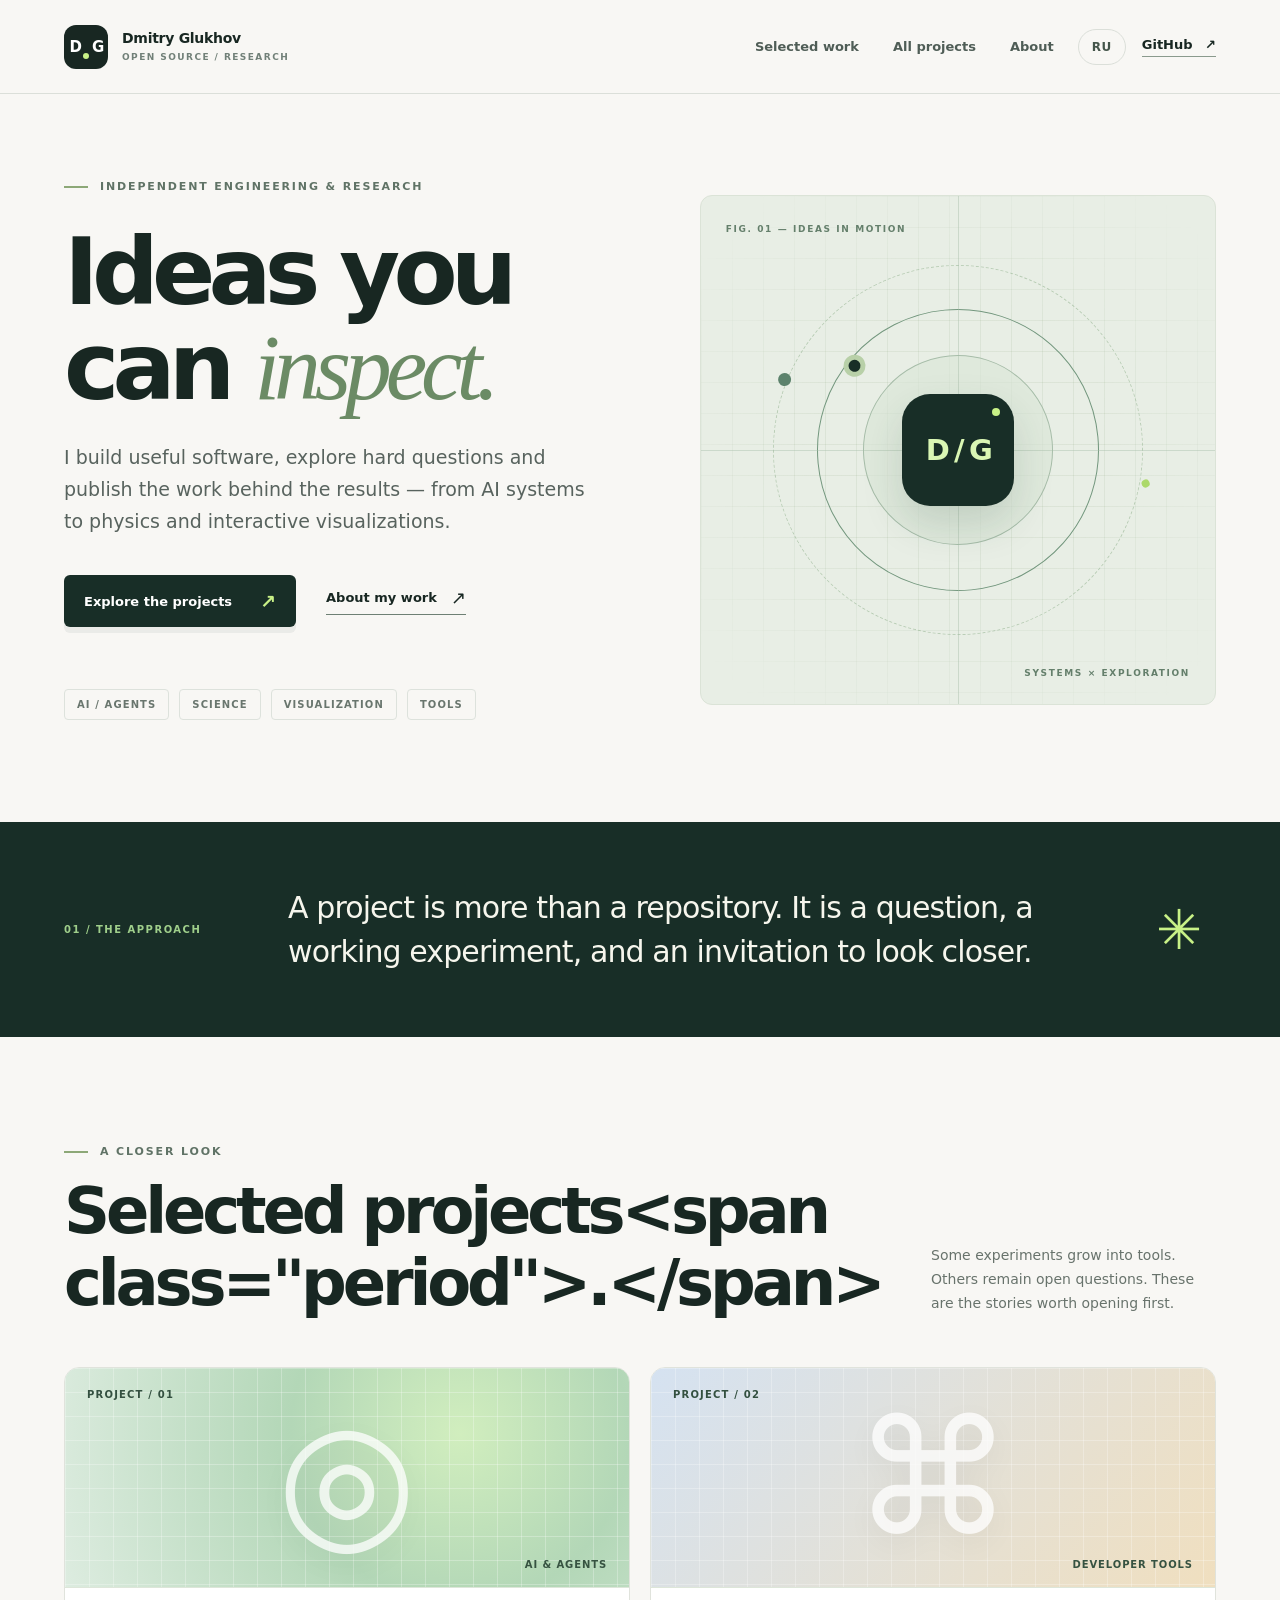
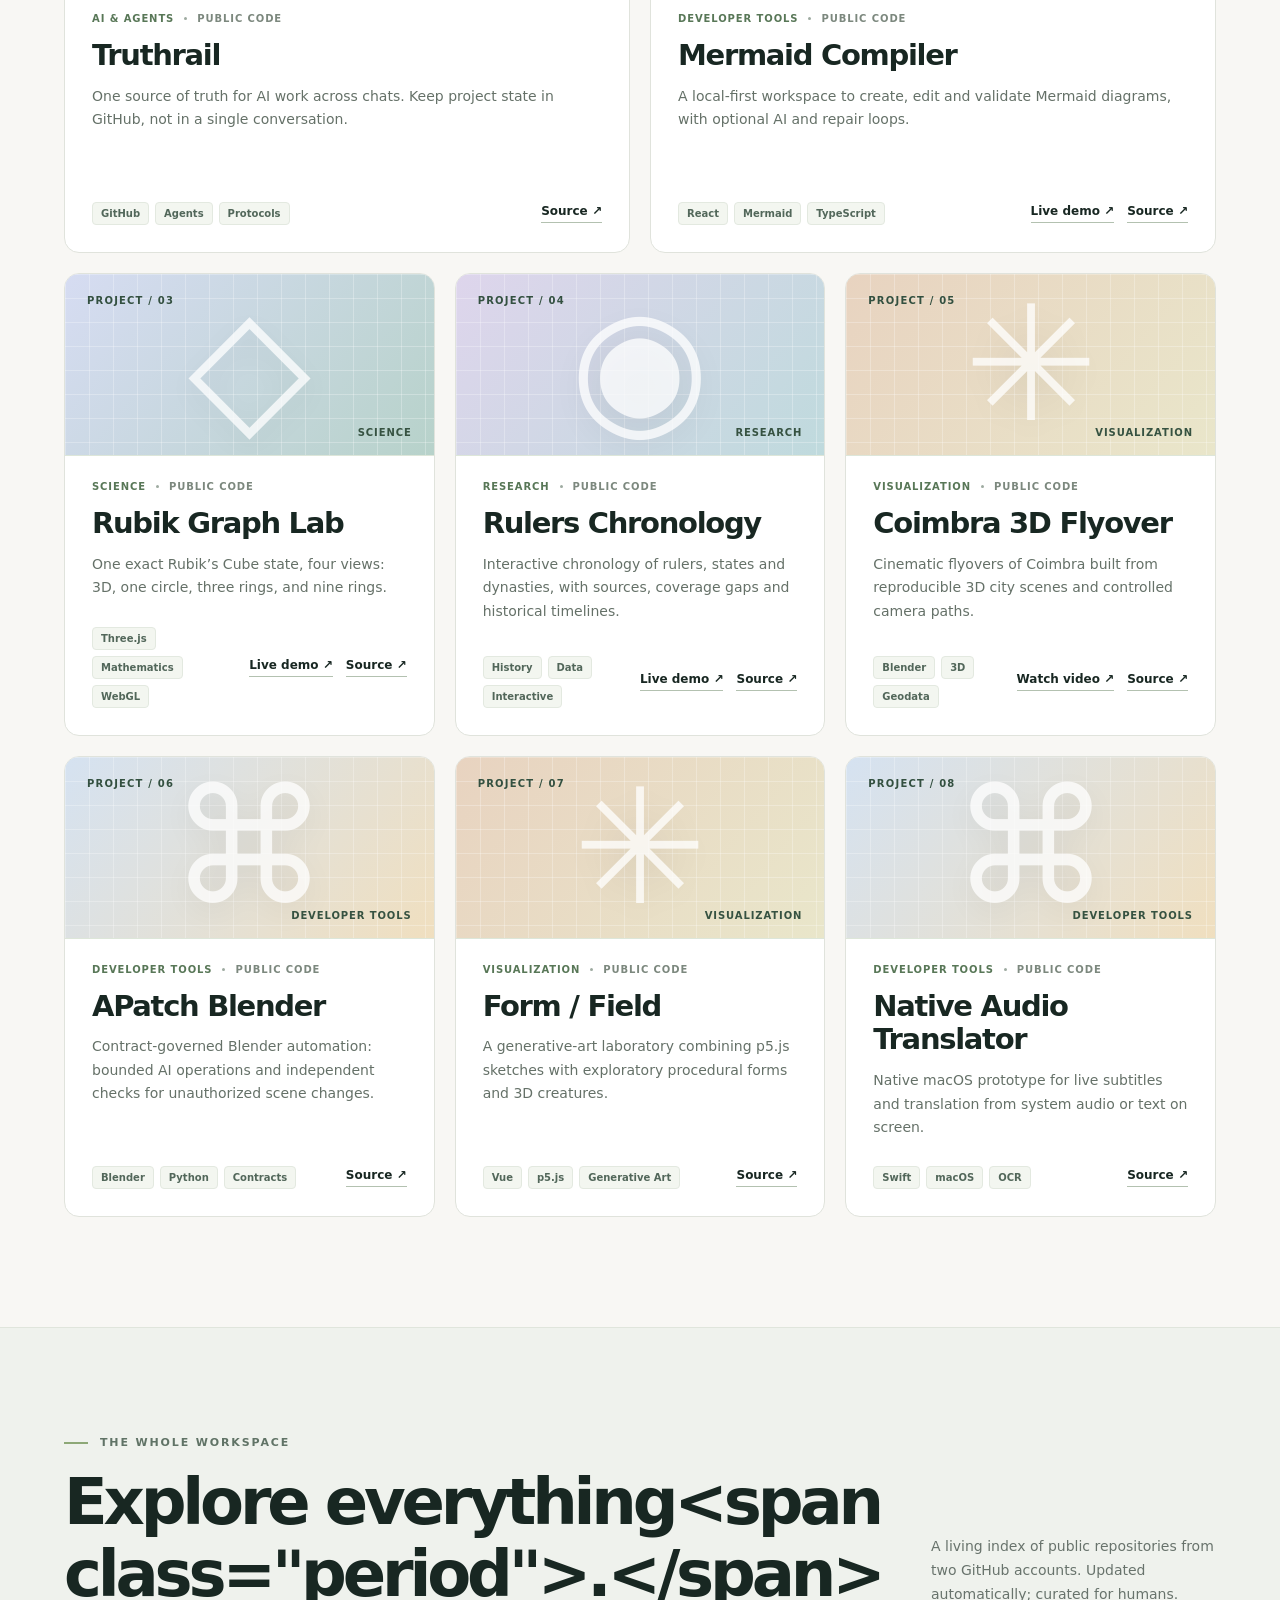
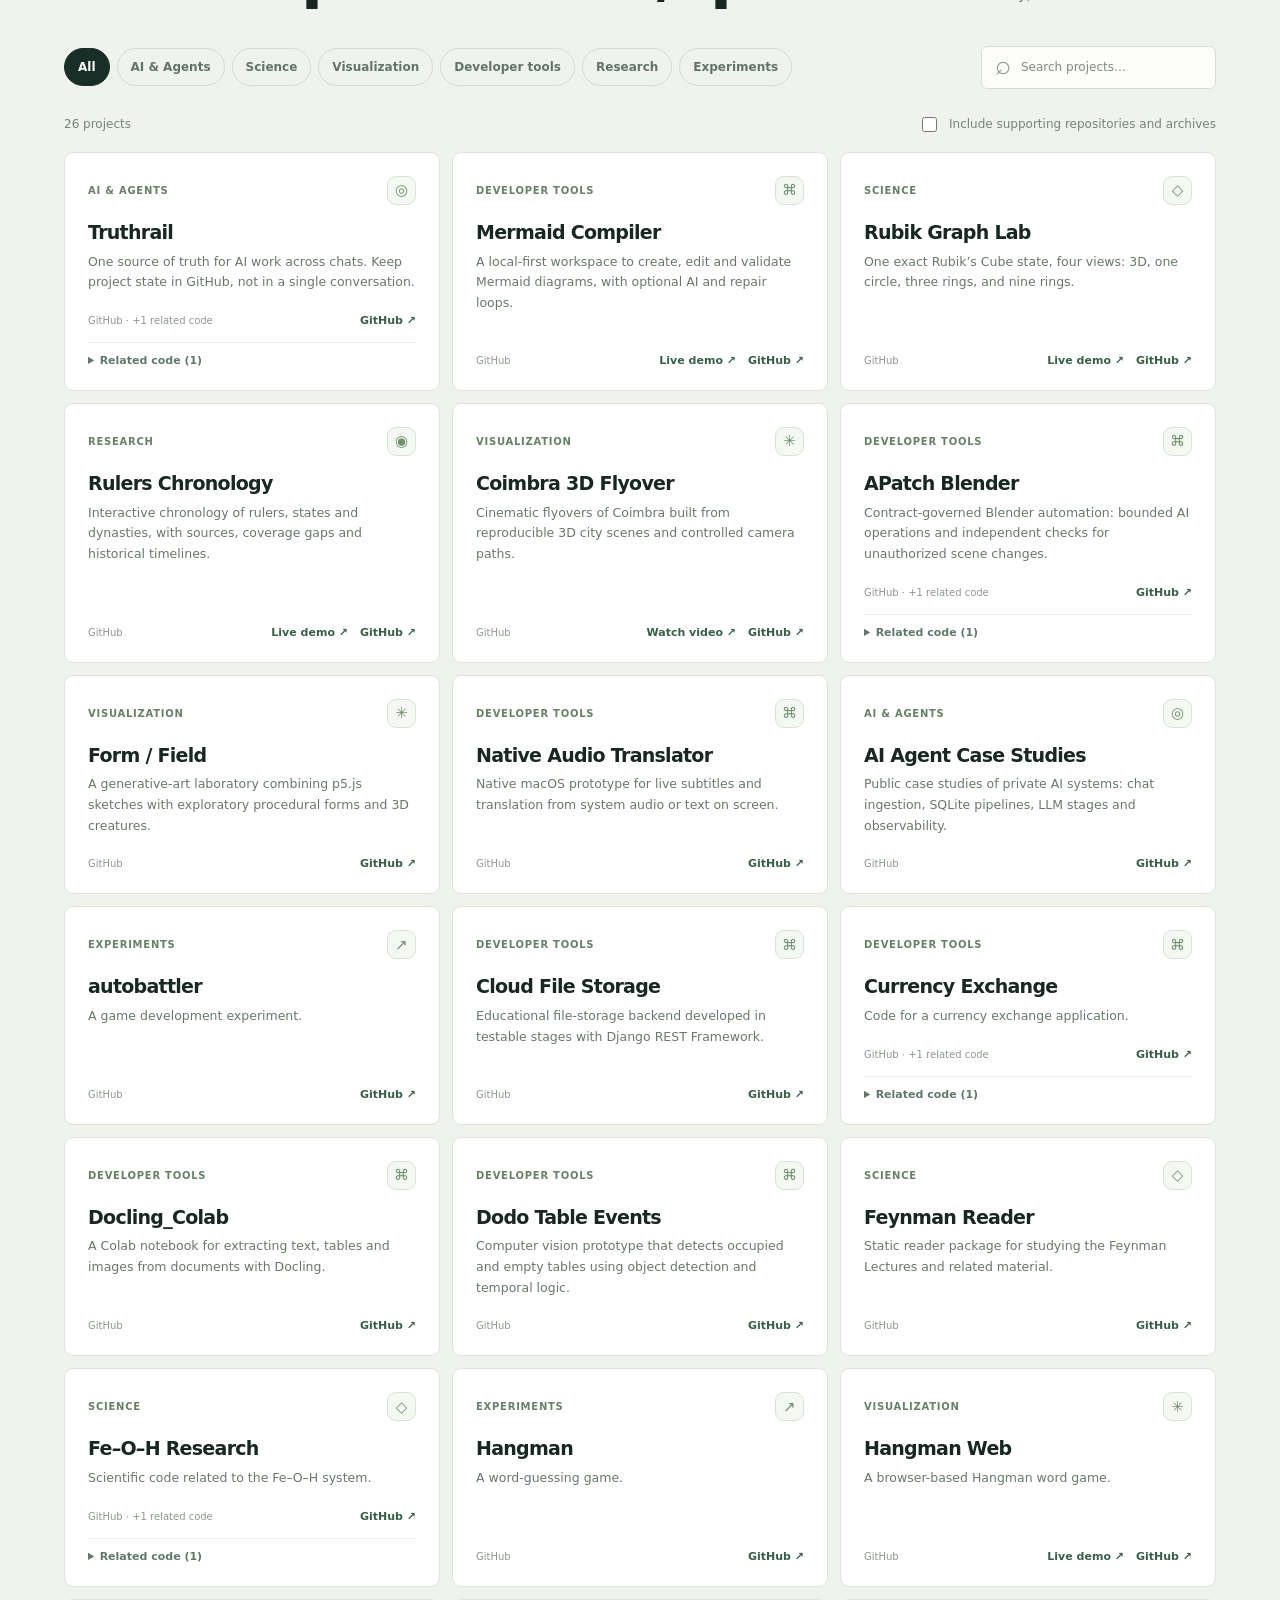
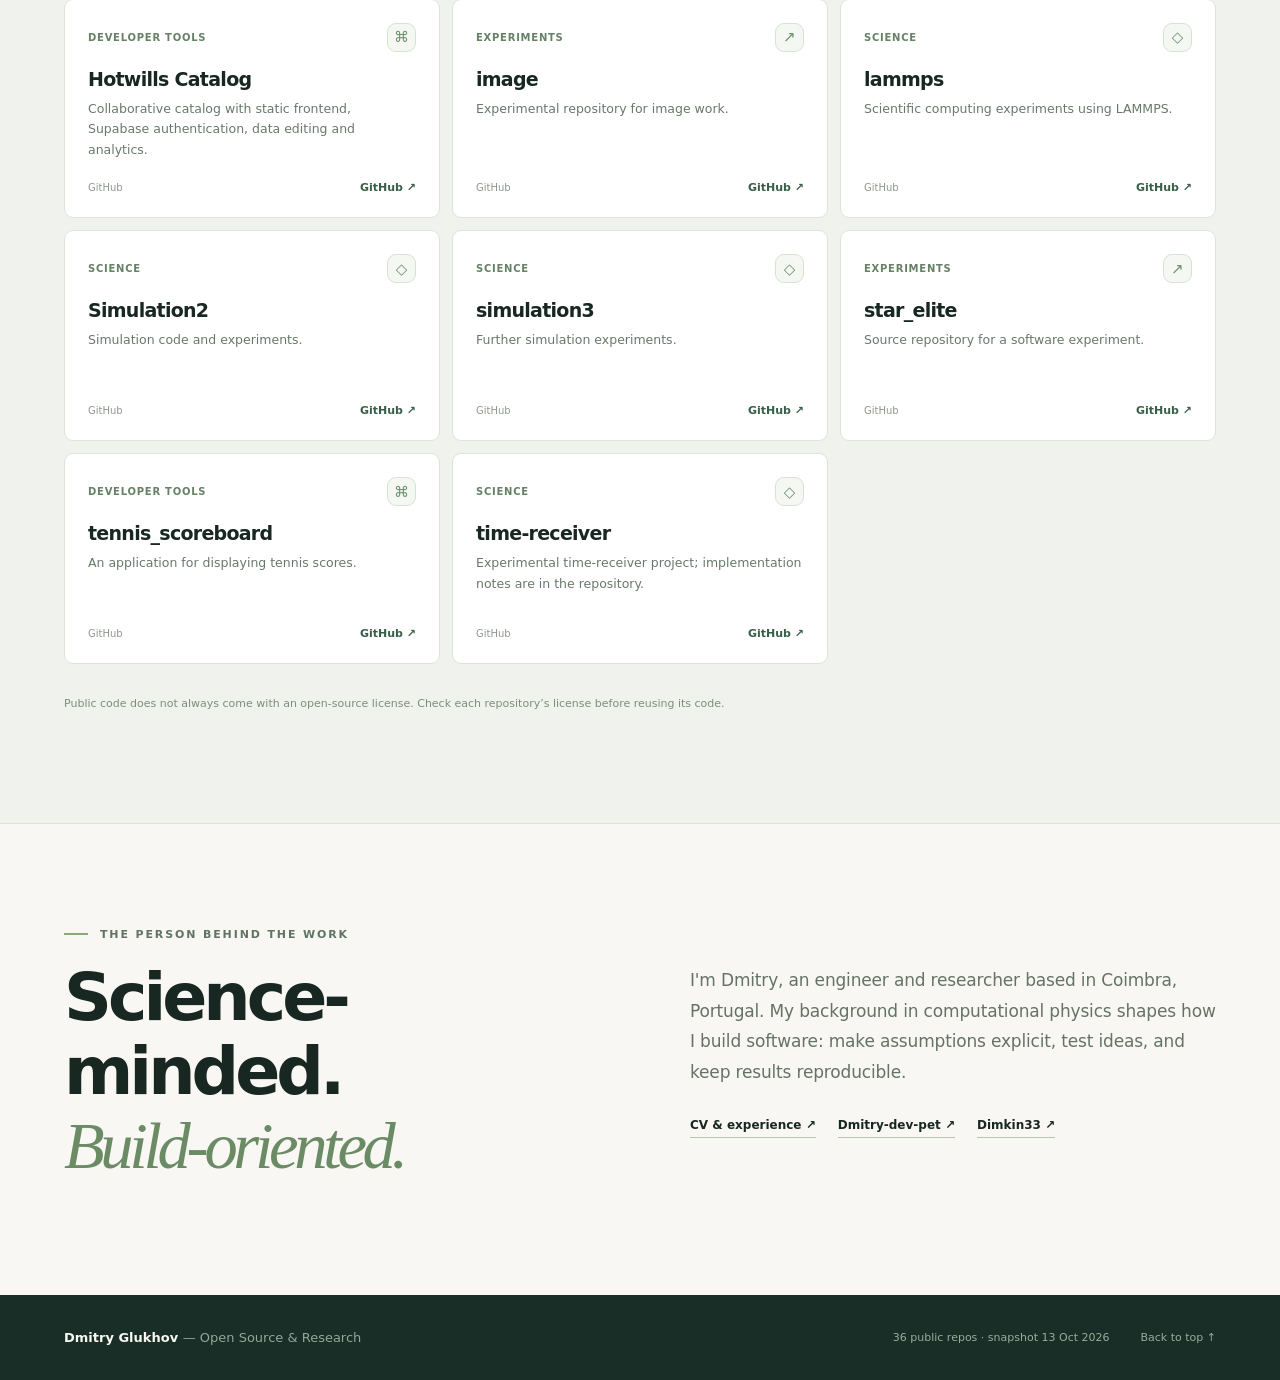
==== web/index.html @ 5df35f46 "Launch bilingual open-source project portfolio" ====
<!DOCTYPE html>
<html lang="en">
<head>
  <meta charset="utf-8">
  <meta name="viewport" content="width=device-width, initial-scale=1">
  <meta name="theme-color" content="#f8f7f4">
  <meta name="description" content="Open-source software and research projects by Dmitry Glukhov: AI agents, scientific computing, interactive visualizations and developer tools.">
  <meta property="og:type" content="website">
  <meta property="og:title" content="Dmitry Glukhov — Open Source & Research">
  <meta property="og:description" content="Ideas you can inspect. Software, scientific experiments, and interactive systems.">
  <meta property="og:url" content="https://dmitry-dev-pet.github.io/">
  <title>Dmitry Glukhov — Open Source & Research</title>
  <link rel="canonical" href="https://dmitry-dev-pet.github.io/">
  <link rel="icon" type="image/svg+xml" href="./favicon.svg">
  <link rel="stylesheet" href="./styles.css">
  <script src="./app.js" defer></script>
</head>
<body>
  <a class="skip-link" href="#main">Skip to content</a>
  <header class="site-header">
    <div class="shell header-content">
      <a href="#top" class="wordmark" aria-label="Dmitry Glukhov, home"><span class="mark" aria-hidden="true">D<span class="mark-dot"></span>G</span><span class="wordmark-text">Dmitry Glukhov<span class="wordmark-sub">OPEN SOURCE / RESEARCH</span></span></a>
      <nav class="desktop-nav" aria-label="Main navigation">
        <a href="#featured" data-i18n="navFeatured">Selected work</a>
        <a href="#all-projects" data-i18n="navExplore">All projects</a>
        <a href="#about" data-i18n="navAbout">About</a>
      </nav>
      <div class="nav-actions">
        <button class="language-toggle" id="language-toggle" type="button" aria-label="Switch language">RU</button>
        <a class="header-github" href="https://github.com/Dmitry-dev-pet" target="_blank" rel="noopener noreferrer" aria-label="GitHub profile">GitHub <span aria-hidden="true">↗</span></a>
      </div>
    </div>
  </header>

  <main id="main">
    <section class="hero shell" id="top" aria-labelledby="hero-title">
      <div class="hero-copy">
        <div class="eyebrow"><span class="eyebrow-line"></span><span data-i18n="heroEyebrow">Independent engineering & research</span></div>
        <h1 id="hero-title" data-i18n-html="heroTitle">Ideas you<br>can <em>inspect.</em></h1>
        <p class="hero-description" data-i18n="heroText">I build useful software, explore hard questions and publish the work behind the results — from AI systems to physics and interactive visualizations.</p>
        <div class="hero-actions">
          <a class="button primary-button" href="#featured"><span data-i18n="heroPrimary">Explore the projects</span><span aria-hidden="true">↗</span></a>
          <a class="text-link" href="https://dmitry-dev-pet.github.io/cv/" target="_blank" rel="noopener noreferrer"><span data-i18n="heroSecondary">About my work</span><span aria-hidden="true">↗</span></a>
        </div>
        <div class="hero-summary" aria-label="Project themes"><span>AI / AGENTS</span><span>SCIENCE</span><span>VISUALIZATION</span><span>TOOLS</span></div>
      </div>
      <div class="hero-art" aria-hidden="true">
        <div class="art-grid"></div>
        <div class="art-label top-label">FIG. 01 — IDEAS IN MOTION</div>
        <div class="orbit orbit-outer"><span class="orbit-node orbit-node-a"></span><span class="orbit-node orbit-node-b"></span></div>
        <div class="orbit orbit-mid"><span class="orbit-node orbit-node-c"></span></div>
        <div class="orbit orbit-inner"></div>
        <div class="art-core"><span>D / G</span><i></i></div>
        <div class="art-axis axis-v"></div><div class="art-axis axis-h"></div>
        <div class="art-label bottom-label">SYSTEMS × EXPLORATION</div>
      </div>
    </section>

    <section class="manifesto"><div class="shell manifesto-inner"><span class="manifesto-marker">01 / THE APPROACH</span><p data-i18n="manifesto">A project is more than a repository. It is a question, a working experiment, and an invitation to look closer.</p><span class="manifesto-decoration" aria-hidden="true">✳</span></div></section>

    <section class="section shell" id="featured" aria-labelledby="featured-title">
      <div class="section-heading"><div><div class="eyebrow"><span class="eyebrow-line"></span><span data-i18n="featuredEyebrow">A closer look</span></div><h2 id="featured-title" data-i18n="featuredTitle">Selected projects<span class="period">.</span></h2></div><p class="section-intro" data-i18n="featuredIntro">Some experiments grow into tools. Others remain open questions. These are the stories worth opening first.</p></div>
      <div id="featured-grid" class="featured-grid" aria-live="polite"><p class="loading-state">Loading selected projects…</p></div>
    </section>

    <section class="section catalog-section" id="all-projects" aria-labelledby="catalog-title"><div class="shell">
      <div class="section-heading catalog-heading"><div><div class="eyebrow"><span class="eyebrow-line"></span><span data-i18n="catalogEyebrow">The whole workspace</span></div><h2 id="catalog-title" data-i18n="catalogTitle">Explore everything<span class="period">.</span></h2></div><p class="section-intro" data-i18n="catalogIntro">A living index of public repositories from both GitHub accounts. Updated automatically; curated for humans.</p></div>
      <div class="catalog-controls"><div class="filter-row" id="category-filters" role="group" aria-label="Filter projects by category"></div><div class="search-wrap"><span class="search-icon" aria-hidden="true">⌕</span><label for="project-search" class="sr-only">Search projects</label><input id="project-search" type="search" placeholder="Search projects…" autocomplete="off"></div></div>
      <div class="catalog-meta"><span id="result-count" aria-live="polite"></span><label class="support-toggle"><input id="include-support" type="checkbox"><span data-i18n="showSupport">Include supporting repositories and archives</span></label></div>
      <div id="catalog-grid" class="catalog-grid" aria-live="polite"></div>
      <p class="no-results" id="no-results" hidden data-i18n="noResults">No projects match this search. Try another category or keyword.</p>
      <p class="license-note" data-i18n="licenseNote">Public code does not always come with an open-source license. Check each repository’s license before reusing its code.</p>
    </div></section>

    <section class="about-section" id="about" aria-labelledby="about-title"><div class="shell about-grid"><div><div class="eyebrow"><span class="eyebrow-line"></span><span data-i18n="aboutEyebrow">The person behind the work</span></div><h2 id="about-title" data-i18n-html="aboutTitle">Science-minded.<br><em>Build-oriented.</em></h2></div><div class="about-text"><p data-i18n="aboutText">I'm Dmitry, an engineer and researcher based in Coimbra, Portugal. My background in computational physics shapes how I build software: make assumptions explicit, test ideas, and keep results reproducible.</p><div class="about-links"><a href="https://dmitry-dev-pet.github.io/cv/" target="_blank" rel="noopener noreferrer"><span data-i18n="aboutCV">CV & experience</span> ↗</a><a href="https://github.com/Dmitry-dev-pet" target="_blank" rel="noopener noreferrer">Dmitry-dev-pet ↗</a><a href="https://github.com/Dimkin33" target="_blank" rel="noopener noreferrer">Dimkin33 ↗</a></div></div></div></section>
  </main>

  <footer class="site-footer"><div class="shell footer-inner"><div class="footer-identity">Dmitry Glukhov <span>— Open Source & Research</span></div><div class="footer-right"><span id="last-sync">GitHub-backed catalog</span><a href="#top" data-i18n="backToTop">Back to top ↑</a></div></div></footer>
</body>
</html>
---- web/styles.css ----
:root{--paper:#f8f7f4;--white:#fff;--ink:#182722;--muted:#58635e;--line:#dbdfd9;--accent:#c8f187;--accent-dark:#446343;--deep:#182e27;--soft:#edf1eb;--radius:15px;--width:1240px}*{box-sizing:border-box}html{scroll-behavior:smooth;scroll-padding-top:100px}body{margin:0;color:var(--ink);background:var(--paper);font-family:Inter,"Avenir Next",Avenir,system-ui,-apple-system,BlinkMacSystemFont,"Segoe UI",sans-serif;-webkit-font-smoothing:antialiased}body,button,input{font-size:16px}button,input{font:inherit}button{cursor:pointer}a{color:inherit;text-decoration:none}a:focus-visible,button:focus-visible,input:focus-visible{outline:3px solid #8baa55;outline-offset:4px}.shell{max-width:var(--width);padding:0 44px;margin:auto}.sr-only{position:absolute;clip:rect(0,0,0,0);overflow:hidden;width:1px;height:1px;white-space:nowrap}.skip-link{position:absolute;left:16px;top:-70px;z-index:999;padding:12px 18px;background:var(--accent)}.skip-link:focus{top:16px}.site-header{height:94px;background:rgba(248,247,244,.96);border-bottom:1px solid var(--line);position:relative;z-index:20}.header-content{display:flex;align-items:center;justify-content:space-between;height:100%;gap:24px}.wordmark{display:inline-flex;align-items:center;gap:14px;min-width:max-content}.mark{display:flex;align-items:center;gap:2px;justify-content:center;width:44px;height:44px;border-radius:12px;background:var(--ink);font-weight:800;font-size:15px;color:#fff;letter-spacing:-2px}.mark-dot{width:6px;height:6px;border-radius:50%;background:var(--accent);align-self:flex-end;margin:0 1px 10px}.wordmark-text{font-size:14px;font-weight:750;letter-spacing:-.02em;line-height:1.2}.wordmark-sub{display:block;font-size:9px;letter-spacing:.16em;color:#718078;font-weight:650;margin-top:5px}.desktop-nav{display:flex;gap:34px;align-items:center;margin-left:auto}.desktop-nav a{font-size:13px;color:#4f5d56;font-weight:600;transition:color .15s}.desktop-nav a:hover,.about-links a:hover,.text-link:hover{color:#66853c}.nav-actions{display:flex;align-items:center;gap:16px}.language-toggle{border:1px solid var(--line);border-radius:100px;background:transparent;min-height:36px;min-width:48px;padding:0 10px;color:#44554a;font-size:12px;font-weight:700;letter-spacing:.04em}.language-toggle:hover{background:#eaf1e7}.header-github{font-weight:700;font-size:13px;white-space:nowrap;border-bottom:1px solid #8a9a8d;padding-bottom:4px}.header-github span{margin-left:8px}.hero{padding-top:86px;padding-bottom:102px;display:grid;grid-template-columns:minmax(0,1.05fr) minmax(350px,.95fr);gap:65px;align-items:center}.eyebrow{display:flex;align-items:center;gap:12px;font-size:11px;letter-spacing:.17em;text-transform:uppercase;color:#607366;font-weight:800}.eyebrow-line{width:24px;height:2px;background:#8da877;flex-shrink:0}.hero h1{font-size:clamp(4.2rem,7.3vw,7.1rem);line-height:1.02;letter-spacing:-.073em;margin:31px 0 25px;font-weight:650}h1 em,h2 em{font-family:Georgia,"Times New Roman",serif;font-style:italic;font-weight:400;letter-spacing:-.065em;color:#6b8b65}.hero-description{max-width:540px;font-size:clamp(17px,2vw,19px);line-height:1.7;color:var(--muted);margin:0}.hero-actions{margin-top:38px;display:flex;gap:30px;align-items:center;flex-wrap:wrap}.button{display:inline-flex;align-items:center;justify-content:center;gap:28px;padding:15px 20px;border-radius:6px;font-size:13px;font-weight:750;min-height:51px}.primary-button{background:var(--deep);color:white;box-shadow:0 6px 0 rgba(24,46,39,.06);transition:transform .2s,background .2s}.primary-button:hover{background:#325547;transform:translateY(-2px)}.primary-button>span:last-child{color:var(--accent);font-size:19px}.text-link{display:inline-flex;align-items:center;gap:14px;font-size:13px;font-weight:750;border-bottom:1px solid #6e8074;padding-bottom:6px}.text-link span:last-child{font-size:18px;font-weight:400}.hero-summary{display:flex;flex-wrap:wrap;gap:10px;margin-top:62px}.hero-summary span{font-size:10px;color:#69766e;letter-spacing:.11em;font-weight:750;padding:9px 12px;border:1px solid #dde2dc;border-radius:4px}.hero-art{height:510px;overflow:hidden;position:relative;background:#e8eee5;border:1px solid #dbe3d7;border-radius:12px;isolation:isolate}.art-grid{position:absolute;inset:0;background-image:linear-gradient(#6f92621a 1px,transparent 1px),linear-gradient(90deg,#6f92621a 1px,transparent 1px);background-size:31px 31px;mask-image:radial-gradient(ellipse at center,#000 40%,transparent 90%)}.orbit{border:1px solid #7e9c87;position:absolute;left:50%;top:50%;border-radius:50%;transform:translate(-50%,-50%) rotate(-27deg)}.orbit-outer{width:370px;height:370px;border-style:dashed;border-color:#8cad887d;animation:turn 65s linear infinite}.orbit-mid{width:282px;height:282px;border:1.5px solid #73977e;animation:turn-reverse 46s linear infinite}.orbit-inner{width:190px;height:190px;background:#dbe6d8a6;border-color:#a7bda9}.orbit-node{position:absolute;display:block;border-radius:50%;background:#5c826c}.orbit-node-a{width:13px;height:13px;top:36px;left:55px}.orbit-node-b{width:8px;height:8px;bottom:65px;right:28px;background:#acd96a}.orbit-node-c{width:22px;height:22px;top:7px;left:75px;background:var(--deep);border:5px solid #b8d0a8}.art-core{position:absolute;width:112px;height:112px;top:50%;left:50%;transform:translate(-50%,-50%);border-radius:28px;background:var(--deep);display:flex;align-items:center;justify-content:center;z-index:4;box-shadow:0 18px 40px #20413627}.art-core span{font-weight:800;color:#d9f6b4;font-size:29px;letter-spacing:-.1em}.art-core i{width:8px;height:8px;background:var(--accent);border-radius:50%;position:absolute;right:14px;top:14px}.art-axis{position:absolute;background:#a6bba76e;z-index:0}.axis-v{width:1px;height:100%;left:50%;top:0}.axis-h{width:100%;height:1px;left:0;top:50%}.art-label{position:absolute;z-index:4;font-size:9px;font-weight:800;letter-spacing:.18em;color:#647f6b}.top-label{left:25px;top:28px}.bottom-label{right:25px;bottom:26px}.manifesto{background:var(--deep);color:#f6f6ed}.manifesto-inner{min-height:215px;display:grid;grid-template-columns:180px 1fr 60px;gap:44px;align-items:center}.manifesto-marker{font-size:10px;font-weight:750;letter-spacing:.15em;color:#9fcf8b}.manifesto p{font-size:clamp(21px,2.5vw,30px);line-height:1.48;letter-spacing:-.03em;margin:0;max-width:760px;font-weight:450}.manifesto-decoration{font-size:55px;color:var(--accent);font-weight:200}.section{padding-top:108px;padding-bottom:110px}.section-heading{display:flex;justify-content:space-between;align-items:end;gap:40px;margin-bottom:47px}.section-heading h2{font-size:clamp(2.5rem,5vw,4.5rem);letter-spacing:-.065em;font-weight:650;line-height:1.12;margin:18px 0 0}.period{color:#9cba76}.section-intro{max-width:285px;color:#68736c;font-size:14px;line-height:1.7;margin:0 0 4px}.featured-grid{display:grid;grid-template-columns:repeat(12,minmax(0,1fr));gap:20px}.featured-card{grid-column:span 4;border:1px solid #e0e3dc;border-radius:var(--radius);background:white;overflow:hidden;display:flex;flex-direction:column;min-height:442px;transition:box-shadow .22s,transform .22s}.featured-card:nth-child(1),.featured-card:nth-child(2){grid-column:span 6;min-height:486px}.featured-card:hover{transform:translateY(-4px);box-shadow:0 18px 45px rgba(29,49,38,.09)}.featured-art{height:182px;position:relative;overflow:hidden;background:#e5ede6;border-bottom:1px solid #dde6d9}.featured-card:nth-child(1) .featured-art,.featured-card:nth-child(2) .featured-art{height:220px}.featured-art:after{content:"";position:absolute;inset:0;z-index:0;background-image:linear-gradient(#ffffff44 1px,transparent 1px),linear-gradient(90deg,#ffffff44 1px,transparent 1px);background-size:24px 24px}.featured-art .art-symbol{position:absolute;left:50%;top:51%;transform:translate(-50%,-50%);font-size:clamp(100px,15vw,160px);line-height:1;font-family:Georgia,serif;color:#ffffffc0;text-shadow:0 10px 30px #0000000f;z-index:1}.featured-art .art-index{position:absolute;left:22px;top:21px;z-index:2;font-size:10px;letter-spacing:.12em;font-weight:750;color:#335040}.featured-art .art-type{position:absolute;right:22px;bottom:17px;z-index:2;font-size:10px;font-weight:750;letter-spacing:.09em;color:#365241}.art-agents{background:radial-gradient(circle at 70% 30%,#d1eebe 0,#b3d7b7 40%,#ddece0 100%)}.art-tools{background:linear-gradient(130deg,#d5e2f1,#f0dfbf)}.art-science{background:linear-gradient(130deg,#d6dcf2,#b7d2ca)}.art-visual{background:linear-gradient(130deg,#e8d3c0,#e9e6ca)}.art-research{background:linear-gradient(130deg,#ded5ec,#bfdadd)}.art-experiments{background:linear-gradient(130deg,#e0e3da,#d2e2cd)}.featured-body{padding:25px 27px 27px;flex:1;display:flex;flex-direction:column}.card-meta{display:flex;align-items:center;flex-wrap:wrap;gap:10px;color:#7c887e;font-weight:750;letter-spacing:.09em;text-transform:uppercase;font-size:10px}.card-meta .card-category{color:#587757}.card-meta .meta-dot{width:3px;height:3px;background:#9eaba1;border-radius:100%}.featured-body h3{font-size:clamp(22px,2.4vw,29px);letter-spacing:-.045em;line-height:1.17;margin:15px 0 12px;font-weight:700}.card-copy{font-size:14px;line-height:1.67;color:#657168;margin:0}.card-bottom{display:flex;justify-content:space-between;align-items:center;gap:18px;margin-top:auto;padding-top:27px}.tech-tags{display:flex;gap:6px;flex-wrap:wrap;min-width:0}.tech-tag{display:inline-block;color:#52675a;border:1px solid #e3e9e0;background:#f3f6f0;padding:5px 8px;border-radius:4px;font-size:10px;font-weight:650}.card-links{display:flex;gap:13px;align-items:center;flex-shrink:0}.card-links a{font-size:12px;font-weight:800;border-bottom:1px solid #b3c1b0;padding-bottom:4px;white-space:nowrap}.card-links a:hover{color:#53804c}.catalog-section{background:#eff2ed;border-top:1px solid #e0e5dc;border-bottom:1px solid #dbe2d7}.catalog-heading{margin-bottom:35px}.catalog-controls{display:flex;justify-content:space-between;gap:25px;align-items:center;flex-wrap:wrap}.filter-row{display:flex;align-items:center;gap:7px;flex-wrap:wrap}.filter-btn{font-size:12px;font-weight:700;padding:11px 13px;background:transparent;border:1px solid #d1dcd0;border-radius:50px;color:#62736a;white-space:nowrap;transition:background .15s}.filter-btn:hover{background:#e0e9dc}.filter-btn.active{background:var(--deep);border-color:var(--deep);color:#fff}.search-wrap{position:relative;min-width:235px;flex-shrink:0}.search-icon{position:absolute;left:14px;top:3px;font-size:27px;color:#8a9b8e}.search-wrap input{width:100%;border:1px solid #d4dfd2;border-radius:6px;background:#fcfdfa;color:var(--ink);height:43px;padding:0 13px 0 39px;outline-offset:2px;font-size:12px}.search-wrap input::placeholder{color:#7f8d84}.catalog-meta{display:flex;justify-content:space-between;align-items:center;gap:20px;margin:25px 0 17px;color:#748478;font-size:12px}.support-toggle{display:inline-flex;align-items:center;gap:9px;cursor:pointer}.support-toggle input{accent-color:#2d5240;width:15px;height:15px}.catalog-grid{display:grid;grid-template-columns:repeat(3,minmax(0,1fr));gap:12px}.catalog-card{min-height:211px;border:1px solid #dde5da;background:#fff;border-radius:9px;padding:23px;display:flex;flex-direction:column;transition:transform .15s,border-color .15s}.catalog-card:hover{border-color:#abc3a5;transform:translateY(-2px)}.catalog-card-top{display:flex;align-items:center;justify-content:space-between;gap:12px}.category-pill{font-size:10px;text-transform:uppercase;letter-spacing:.075em;font-weight:750;color:#668165}.repo-icon{height:29px;width:29px;display:flex;justify-content:center;align-items:center;border:1px solid #d5e3d3;border-radius:9px;font-size:15px;background:#f5f8f2;color:#6d916d}.catalog-card h3{font-size:19px;line-height:1.2;letter-spacing:-.038em;margin:16px 0 8px;font-weight:730}.catalog-card p{font-size:12.5px;line-height:1.65;color:#68786a;margin:0;flex:1}.catalog-card-footer{display:flex;gap:12px;justify-content:space-between;align-items:center;flex-wrap:wrap;margin-top:21px;font-size:11px}.catalog-card-footer .language{color:#8d988c;font-size:10px}.catalog-card-footer a{font-weight:750;color:#385f47}.catalog-card-footer a:hover{text-decoration:underline}.catalog-card-footer .links{display:flex;gap:12px}.label-small{display:inline-block;padding:3px 6px;border-radius:3px;background:#f2f4ef;font-size:9px;text-transform:uppercase;letter-spacing:.06em;color:#788475;font-weight:700}.no-results{text-align:center;color:#76867a;padding:60px 0}.loading-state{padding:50px 0;color:#6e7e73}.about-section{padding:104px 0 112px;background:#f8f7f4}.about-grid{display:grid;grid-template-columns:1fr 1fr;gap:100px}.about-grid h2{font-weight:650;line-height:1.11;letter-spacing:-.06em;font-size:clamp(2.6rem,5.2vw,5rem);margin:20px 0 0}.about-text{padding-top:37px}.about-text p{font-size:17px;line-height:1.8;letter-spacing:-.01em;color:#657268;margin:0}.about-links{display:flex;gap:22px;flex-wrap:wrap;margin-top:31px}.about-links a{border-bottom:1px solid #b5c4b7;padding-bottom:5px;font-size:12px;font-weight:750}.site-footer{background:var(--deep);color:#f8f7f4;padding:35px 0}.footer-inner{display:flex;align-items:center;justify-content:space-between;gap:24px}.footer-identity{font-weight:750;font-size:13px}.footer-identity span{font-weight:400;color:#8fa99a}.footer-right{display:flex;gap:31px;align-items:center;font-size:11px;color:#9bac9c}.footer-right a:hover{color:var(--accent)}@keyframes turn{to{transform:translate(-50%,-50%) rotate(333deg)}}@keyframes turn-reverse{to{transform:translate(-50%,-50%) rotate(-387deg)}}@media(max-width:1150px){.shell{padding:0 28px}.hero{gap:28px}.hero-art{height:470px}.featured-card:nth-child(n){grid-column:span 6;min-height:442px}.featured-card:nth-child(n) .featured-art{height:188px}.catalog-grid{grid-template-columns:repeat(2,minmax(0,1fr))}.manifesto-inner{grid-template-columns:135px 1fr 40px;gap:22px}}@media(max-width:800px){.site-header{height:80px}.desktop-nav{display:none}.header-github{display:none}.hero{grid-template-columns:1fr;padding-top:63px;padding-bottom:65px;gap:45px}.hero h1{font-size:clamp(4rem,11vw,6.4rem)}.hero-art{height:320px;max-width:100%}.orbit-outer{width:290px;height:290px}.orbit-mid{width:220px;height:220px}.orbit-inner{width:158px;height:158px}.art-core{width:88px;height:88px;border-radius:20px}.hero-summary{margin-top:44px}.manifesto-inner{grid-template-columns:1fr;gap:15px;padding-top:37px;padding-bottom:40px}.manifesto-decoration{display:none}.manifesto p{font-size:24px}.section{padding:80px 0}.section-heading{align-items:start;flex-direction:column;gap:15px;margin-bottom:30px}.section-intro{max-width:560px}.about-grid{grid-template-columns:1fr;gap:20px}.about-section{padding:75px 0}.about-text{padding-top:0}}@media(max-width:590px){.shell{padding-left:20px;padding-right:20px}.wordmark{gap:10px}.wordmark-text{font-size:12px}.wordmark-sub{font-size:8px}.mark{height:41px;width:41px}.language-toggle{min-width:43px}.hero{padding-top:48px;gap:32px}.hero h1{font-size:clamp(3.75rem,13.2vw,5.2rem);margin:24px 0 23px;line-height:1.02}.hero-description{font-size:16px}.hero-actions{gap:24px;margin-top:26px}.hero-summary{margin-top:34px;gap:7px}.hero-summary span{font-size:9px;padding:7px}.hero-art{height:270px}.orbit-outer{width:256px;height:256px}.orbit-mid{width:194px;height:194px}.orbit-inner{width:138px;height:138px}.art-core{width:76px;height:76px}.art-core span{font-size:22px}.art-label{font-size:8px}.manifesto p{font-size:21px}.section{padding:64px 0}.section-heading h2{font-size:2.8rem}.featured-grid{display:grid;grid-template-columns:1fr;gap:15px}.featured-card:nth-child(n){grid-column:auto;min-height:390px}.featured-card:nth-child(n) .featured-art{height:175px}.featured-body{padding:22px}.featured-body h3{font-size:24px}.card-bottom{align-items:flex-start;flex-direction:column;gap:15px}.catalog-grid{grid-template-columns:1fr}.catalog-controls{gap:20px}.filter-row{gap:6px}.filter-btn{font-size:11px;padding:9px 10px}.search-wrap{width:100%;flex:1}.catalog-meta{align-items:start;flex-direction:column;gap:12px}.catalog-card{min-height:180px}.about-grid h2{font-size:2.95rem}.footer-inner{align-items:flex-start;flex-direction:column}.footer-right{align-items:start;gap:12px;flex-direction:column}}@media(prefers-reduced-motion:reduce){*,*:before,*:after{scroll-behavior:auto!important;animation:none!important;transition:none!important}}

.related-links{margin-top:15px;border-top:1px solid #eef0eb;padding-top:11px;color:#607869;font-size:11px}.related-links summary{cursor:pointer;font-weight:750}.related-links>div{display:flex;flex-wrap:wrap;gap:10px;margin-top:11px}.related-links a{color:#3c6949;text-decoration:underline;text-decoration-color:#bdcbbd;text-underline-offset:3px}

.license-note{margin:31px 0 0;font-size:11px;color:#7d8c7f;line-height:1.6;max-width:670px}
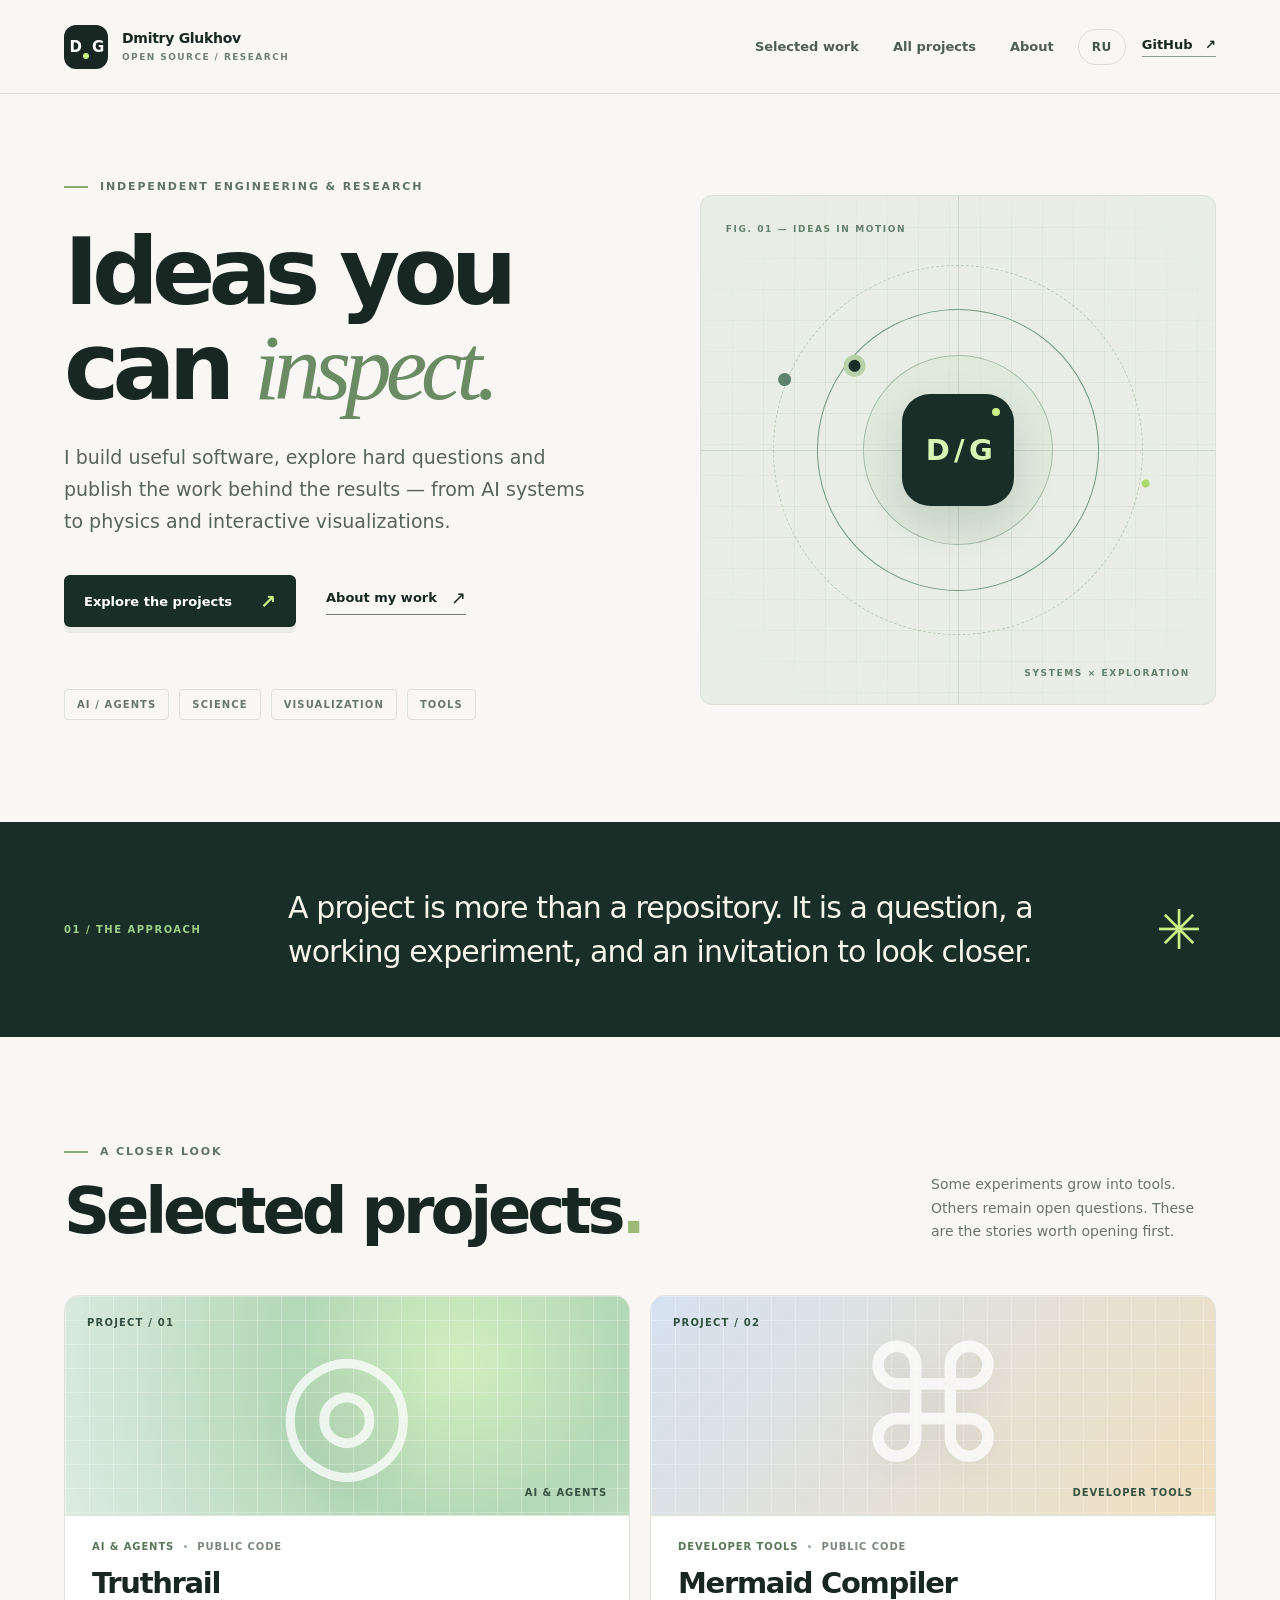
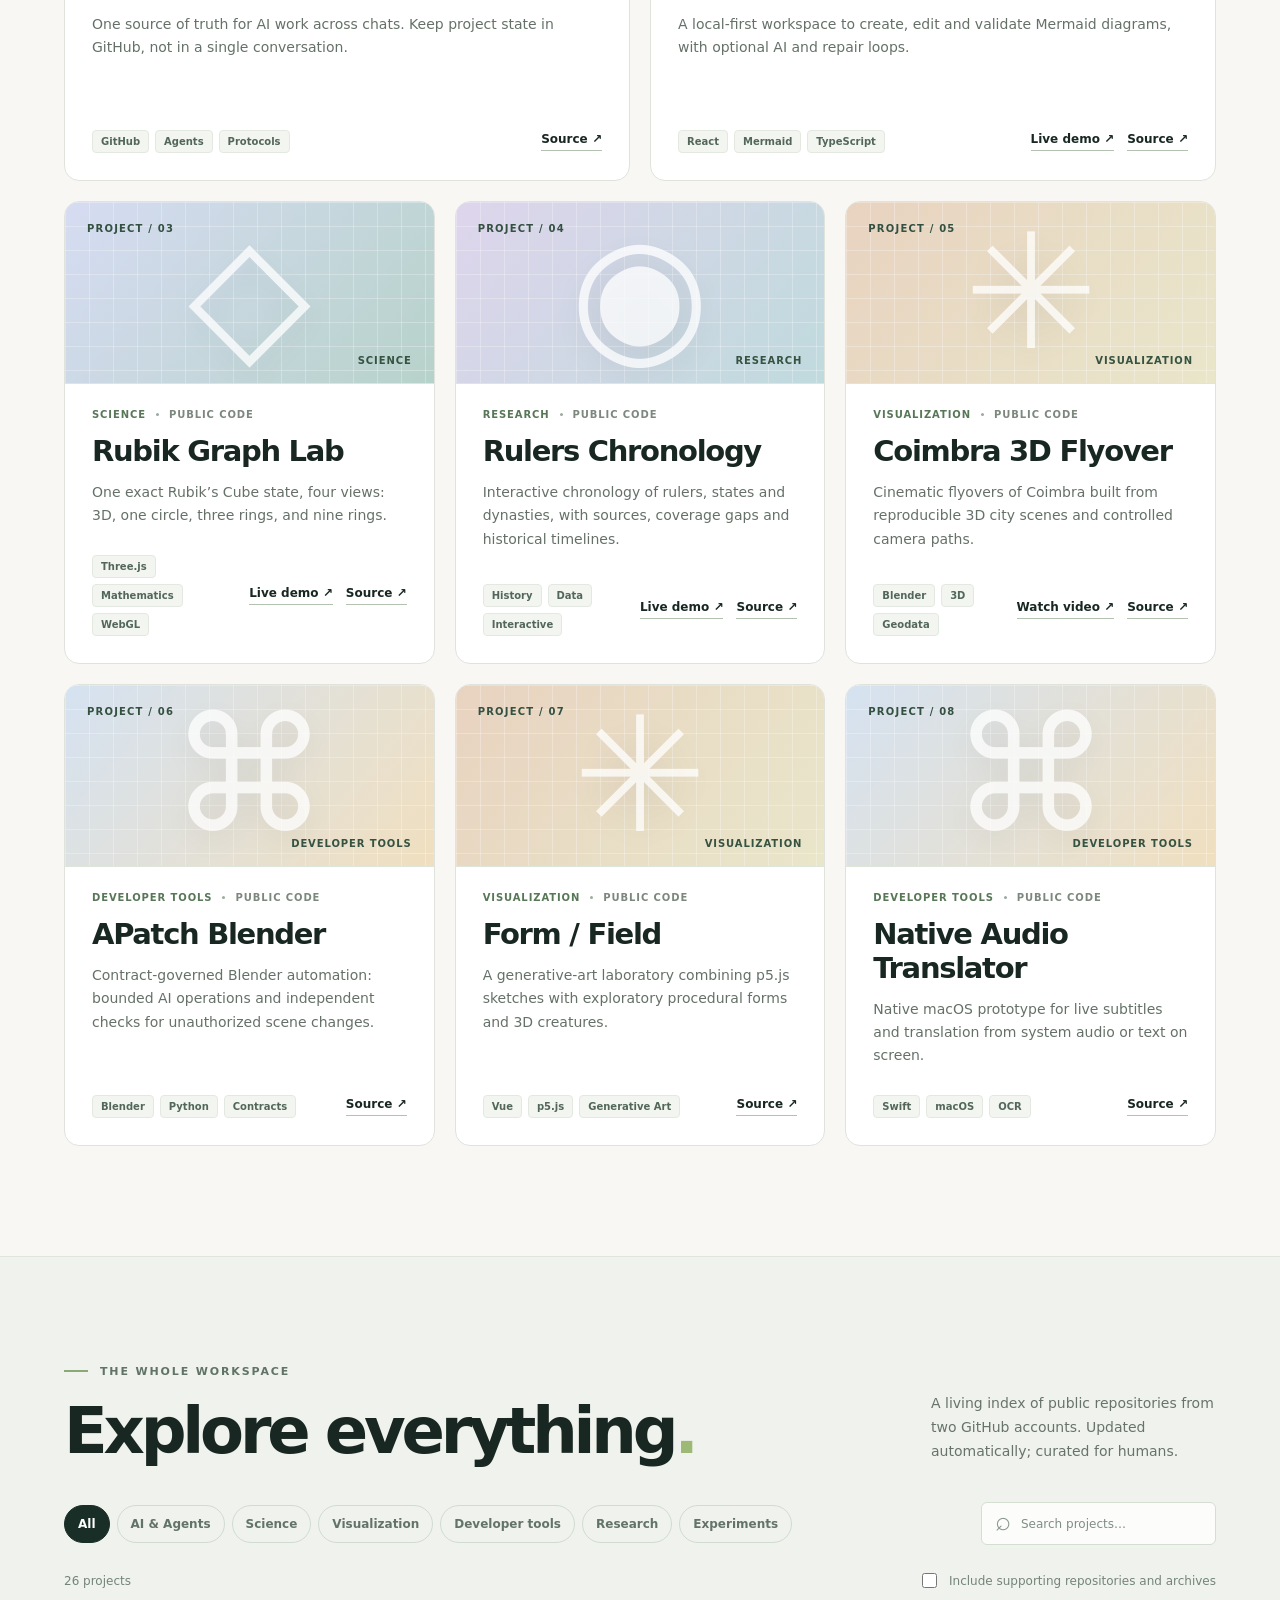
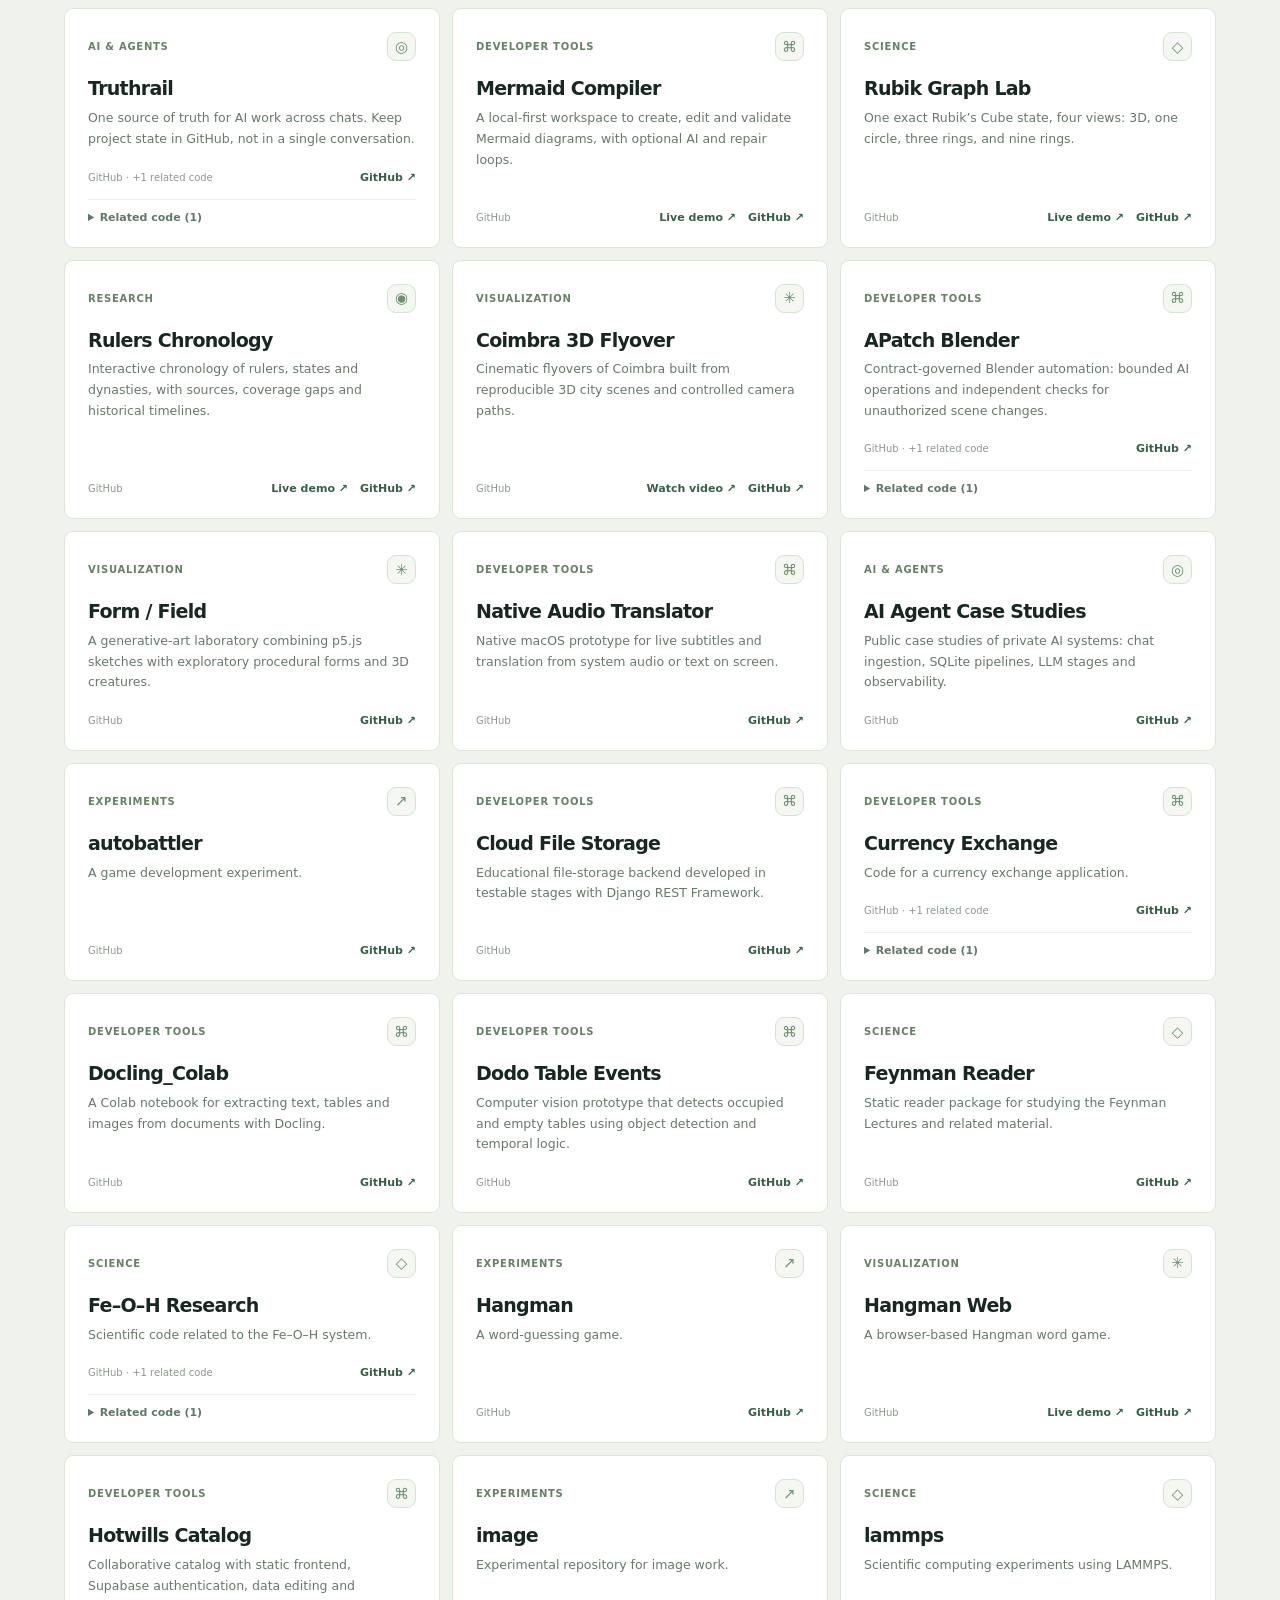
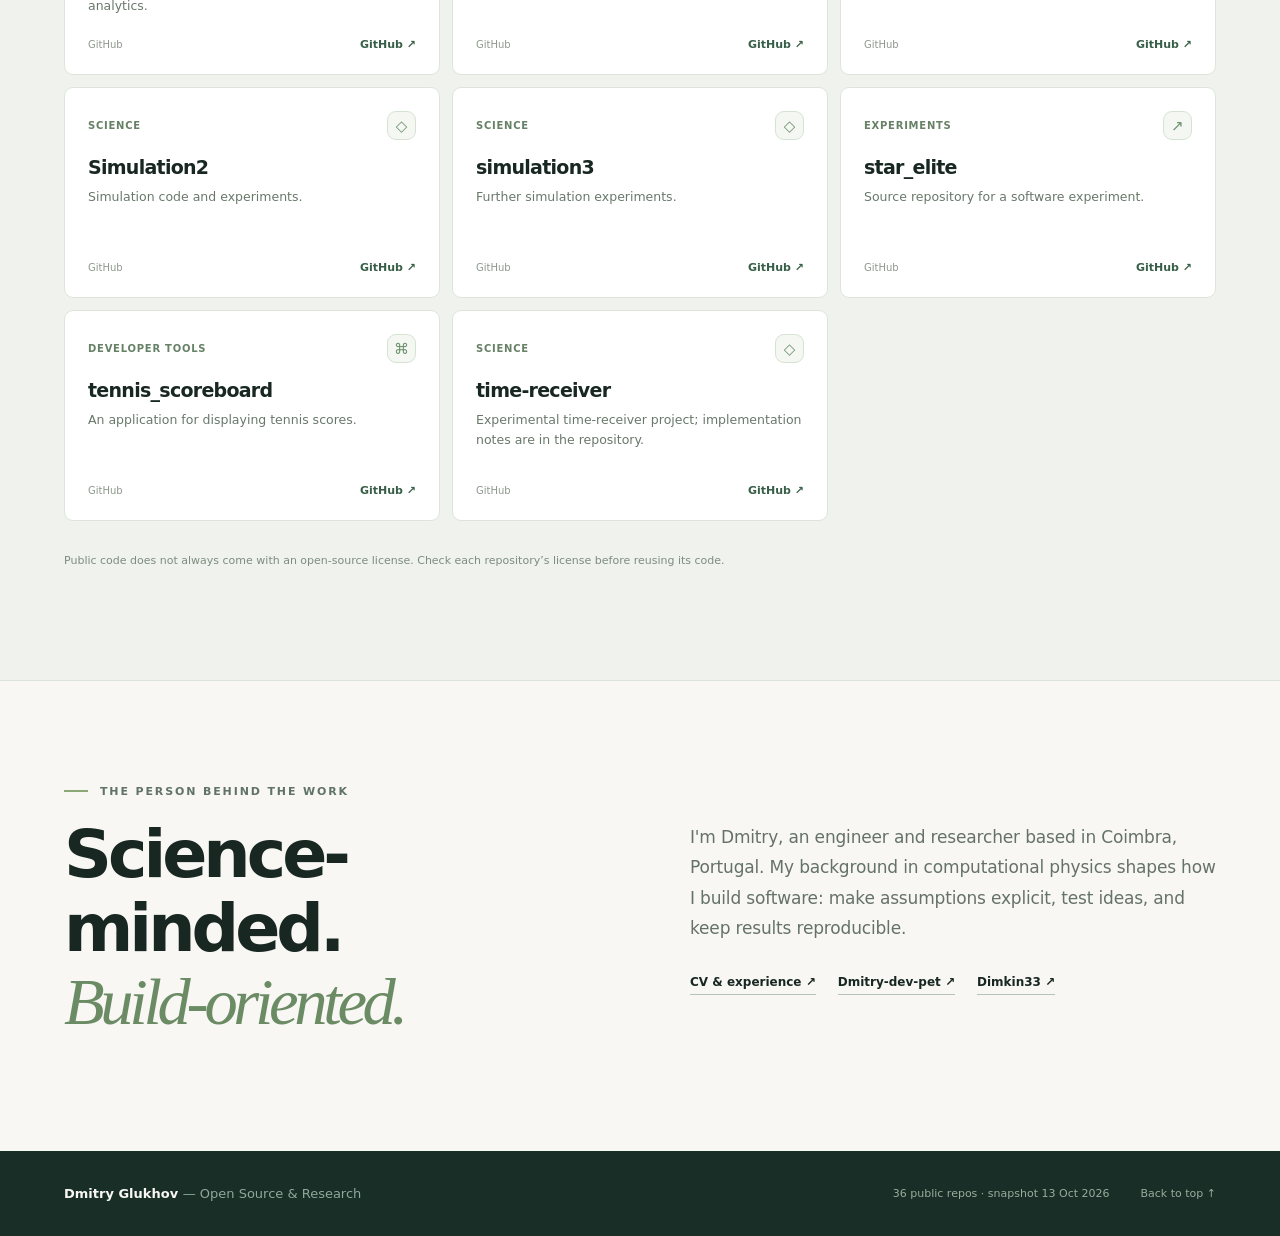
==== commit b214d1ab: "fix: render localized section headings with styled punctuation" ====
--- a/web/index.html
+++ b/web/index.html
@@ -59,12 +59,12 @@
     <section class="manifesto"><div class="shell manifesto-inner"><span class="manifesto-marker">01 / THE APPROACH</span><p data-i18n="manifesto">A project is more than a repository. It is a question, a working experiment, and an invitation to look closer.</p><span class="manifesto-decoration" aria-hidden="true">✳</span></div></section>
 
     <section class="section shell" id="featured" aria-labelledby="featured-title">
-      <div class="section-heading"><div><div class="eyebrow"><span class="eyebrow-line"></span><span data-i18n="featuredEyebrow">A closer look</span></div><h2 id="featured-title" data-i18n="featuredTitle">Selected projects<span class="period">.</span></h2></div><p class="section-intro" data-i18n="featuredIntro">Some experiments grow into tools. Others remain open questions. These are the stories worth opening first.</p></div>
+      <div class="section-heading"><div><div class="eyebrow"><span class="eyebrow-line"></span><span data-i18n="featuredEyebrow">A closer look</span></div><h2 id="featured-title" data-i18n-html="featuredTitle">Selected projects<span class="period">.</span></h2></div><p class="section-intro" data-i18n="featuredIntro">Some experiments grow into tools. Others remain open questions. These are the stories worth opening first.</p></div>
       <div id="featured-grid" class="featured-grid" aria-live="polite"><p class="loading-state">Loading selected projects…</p></div>
     </section>
 
     <section class="section catalog-section" id="all-projects" aria-labelledby="catalog-title"><div class="shell">
-      <div class="section-heading catalog-heading"><div><div class="eyebrow"><span class="eyebrow-line"></span><span data-i18n="catalogEyebrow">The whole workspace</span></div><h2 id="catalog-title" data-i18n="catalogTitle">Explore everything<span class="period">.</span></h2></div><p class="section-intro" data-i18n="catalogIntro">A living index of public repositories from both GitHub accounts. Updated automatically; curated for humans.</p></div>
+      <div class="section-heading catalog-heading"><div><div class="eyebrow"><span class="eyebrow-line"></span><span data-i18n="catalogEyebrow">The whole workspace</span></div><h2 id="catalog-title" data-i18n-html="catalogTitle">Explore everything<span class="period">.</span></h2></div><p class="section-intro" data-i18n="catalogIntro">A living index of public repositories from both GitHub accounts. Updated automatically; curated for humans.</p></div>
       <div class="catalog-controls"><div class="filter-row" id="category-filters" role="group" aria-label="Filter projects by category"></div><div class="search-wrap"><span class="search-icon" aria-hidden="true">⌕</span><label for="project-search" class="sr-only">Search projects</label><input id="project-search" type="search" placeholder="Search projects…" autocomplete="off"></div></div>
       <div class="catalog-meta"><span id="result-count" aria-live="polite"></span><label class="support-toggle"><input id="include-support" type="checkbox"><span data-i18n="showSupport">Include supporting repositories and archives</span></label></div>
       <div id="catalog-grid" class="catalog-grid" aria-live="polite"></div>
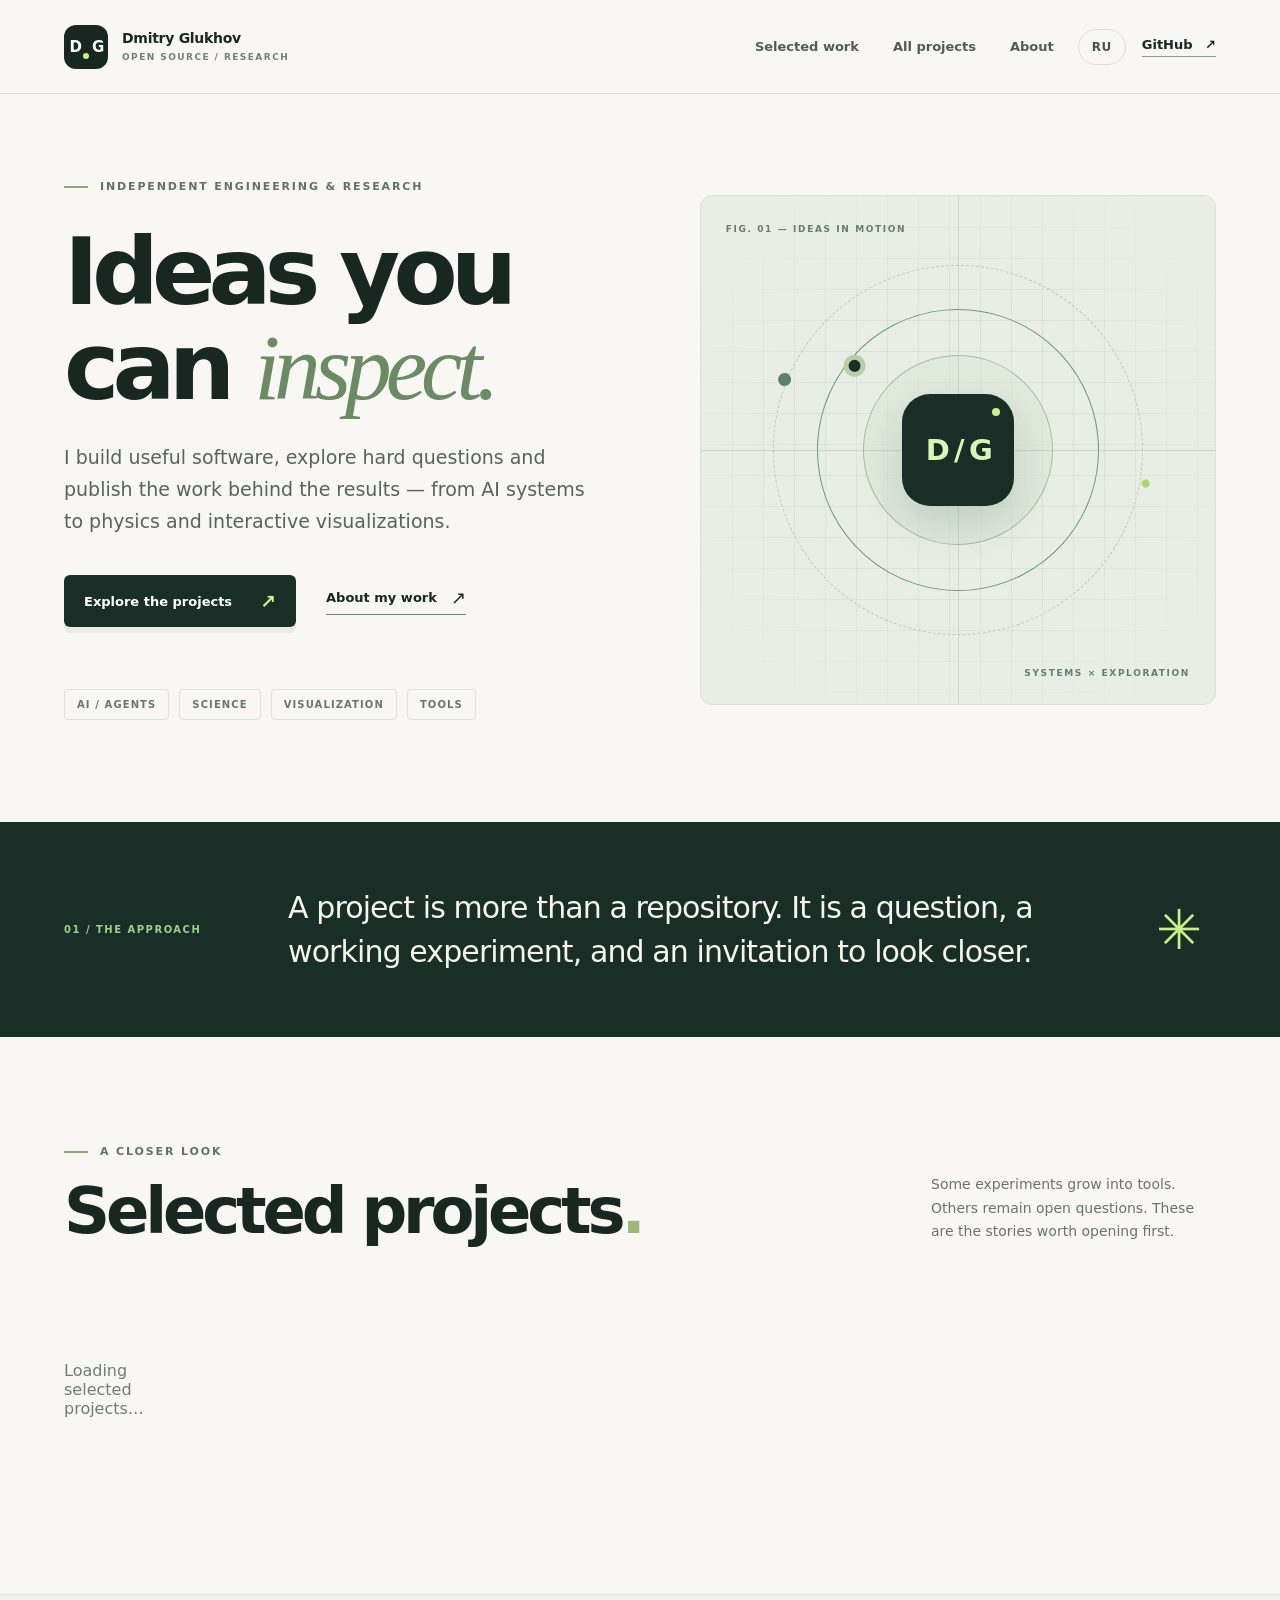
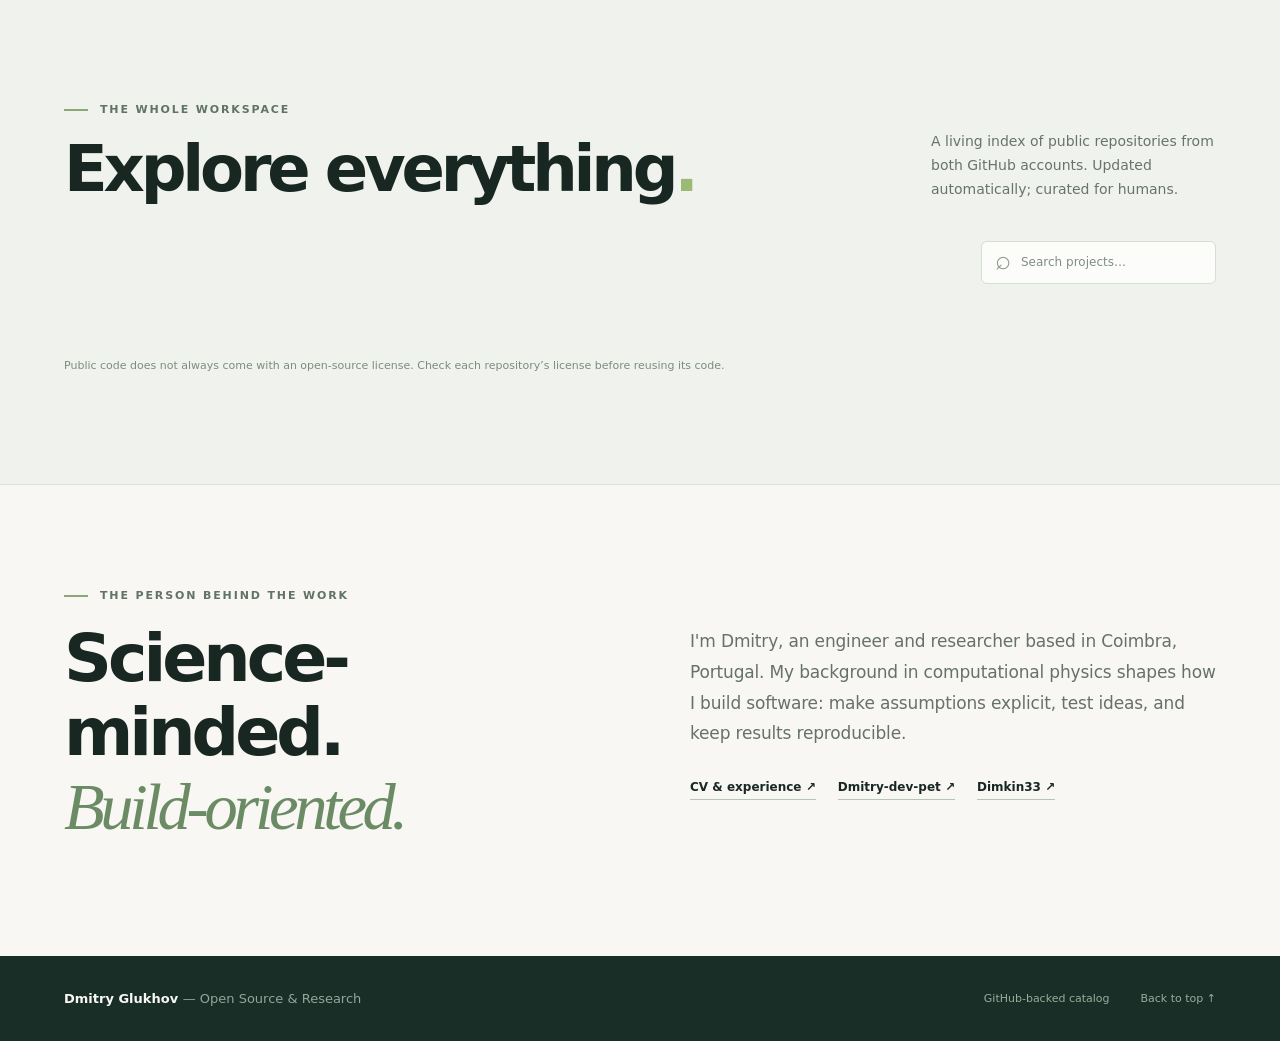
==== commit c8775430: "feat(portfolio): apply editorial publication model to web/index.html" ====
--- a/web/index.html
+++ b/web/index.html
@@ -66,7 +66,7 @@
     <section class="section catalog-section" id="all-projects" aria-labelledby="catalog-title"><div class="shell">
       <div class="section-heading catalog-heading"><div><div class="eyebrow"><span class="eyebrow-line"></span><span data-i18n="catalogEyebrow">The whole workspace</span></div><h2 id="catalog-title" data-i18n-html="catalogTitle">Explore everything<span class="period">.</span></h2></div><p class="section-intro" data-i18n="catalogIntro">A living index of public repositories from both GitHub accounts. Updated automatically; curated for humans.</p></div>
       <div class="catalog-controls"><div class="filter-row" id="category-filters" role="group" aria-label="Filter projects by category"></div><div class="search-wrap"><span class="search-icon" aria-hidden="true">⌕</span><label for="project-search" class="sr-only">Search projects</label><input id="project-search" type="search" placeholder="Search projects…" autocomplete="off"></div></div>
-      <div class="catalog-meta"><span id="result-count" aria-live="polite"></span><label class="support-toggle"><input id="include-support" type="checkbox"><span data-i18n="showSupport">Include supporting repositories and archives</span></label></div>
+      <div class="catalog-meta"><span id="result-count" aria-live="polite"></span></div>
       <div id="catalog-grid" class="catalog-grid" aria-live="polite"></div>
       <p class="no-results" id="no-results" hidden data-i18n="noResults">No projects match this search. Try another category or keyword.</p>
       <p class="license-note" data-i18n="licenseNote">Public code does not always come with an open-source license. Check each repository’s license before reusing its code.</p>
